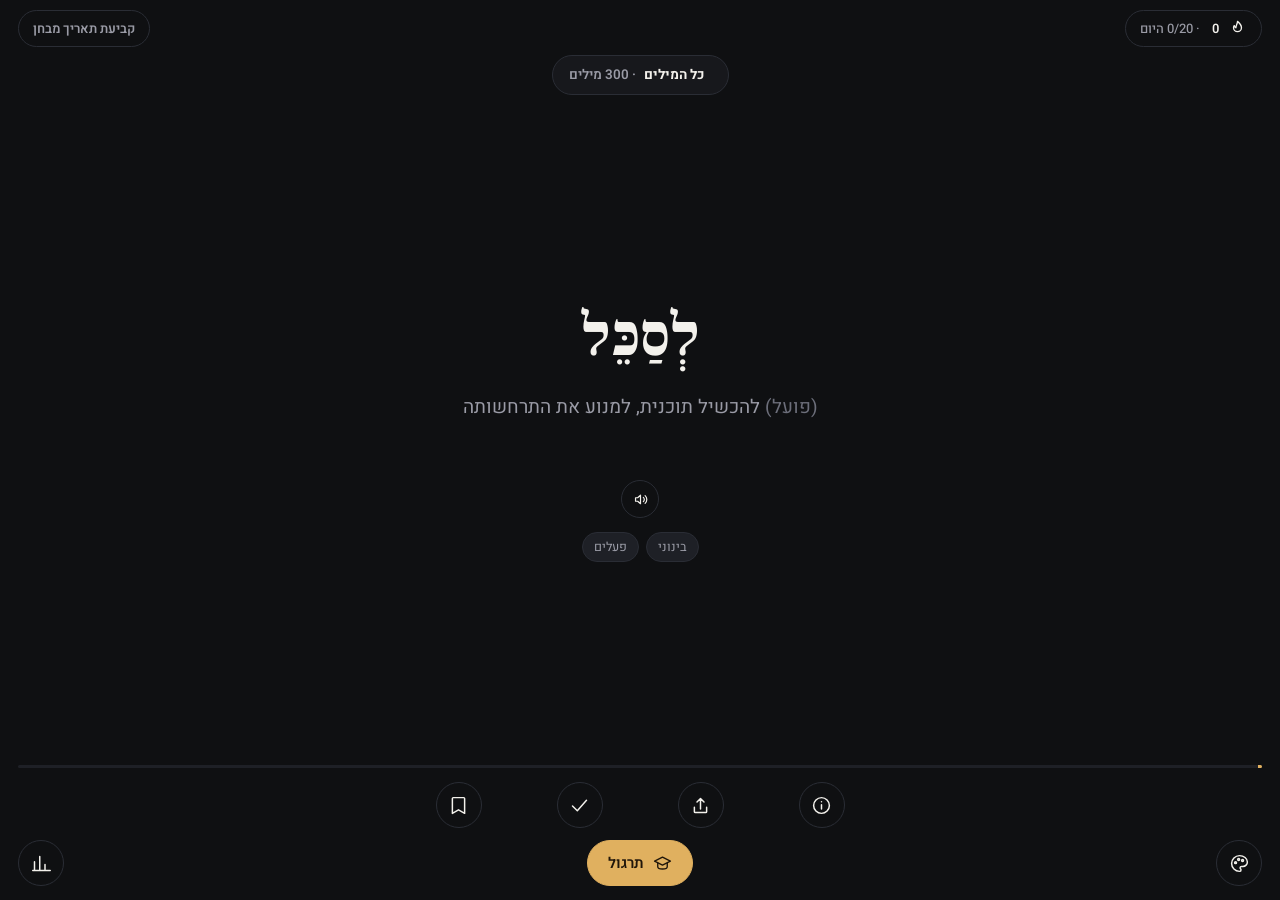
==== milim/index.html @ 4325fae3 "אוצר: אפליקציית אימון אוצר מילים לפסיכומטרי מוסיף תיקייה milim/ עם PWA עצמאית ללימוד אוצר המילים של " ====
<!doctype html>
<html lang="he" dir="rtl">
<head>
<meta charset="utf-8">
<meta name="viewport" content="width=device-width, initial-scale=1, viewport-fit=cover, user-scalable=no">
<meta name="theme-color" content="#0F1012">
<meta name="color-scheme" content="dark light">
<meta name="apple-mobile-web-app-capable" content="yes">
<meta name="mobile-web-app-capable" content="yes">
<meta name="apple-mobile-web-app-status-bar-style" content="black-translucent">
<meta name="apple-mobile-web-app-title" content="אוצר">
<meta name="description" content="אוצר — אימון אוצר מילים לפסיכומטרי: 300 מילים, חזרה מרווחת, תרגולים ותשבץ">
<title>אוצר — אוצר מילים לפסיכומטרי</title>
<link rel="manifest" href="./manifest.webmanifest">
<link rel="icon" type="image/png" sizes="192x192" href="./icon-192.png">
<link rel="apple-touch-icon" sizes="180x180" href="./apple-touch-icon.png">
<link rel="preconnect" href="https://fonts.googleapis.com">
<link rel="preconnect" href="https://fonts.gstatic.com" crossorigin>
<link rel="stylesheet" href="https://fonts.googleapis.com/css2?family=Frank+Ruhl+Libre:wght@500;700;900&family=Heebo:wght@400;500;600;700;800&display=swap">
<link rel="stylesheet" href="./styles.css">
</head>
<body>
<div id="app"></div>
<script src="./data.js"></script>
<script src="./app.js"></script>
</body>
</html>
---- milim/styles.css ----
/* ===== אוצר — עיצוב ===== */
:root{
  --bg:#0F1012; --surface:#17181C; --surface2:#1E2026; --line:#2A2D35;
  --ink:#F3F1EC; --muted:#9A9BA6; --dim:#6C6E7A;
  --accent:#E0B05F; --accent-ink:#20160A;
  --good:#5FC18C; --bad:#E2705F; --star:#E0B05F;
  --shadow:0 18px 40px rgba(0,0,0,.45);
  --r:18px; --rs:12px;
  --pad:max(18px, env(safe-area-inset-left,0px));
}
[data-theme="paper"]{
  --bg:#F6F2EA; --surface:#FFFFFF; --surface2:#F0EBE1; --line:#E2DACB;
  --ink:#1A1A1C; --muted:#6E6A63; --dim:#9A968D;
  --accent:#A9662A; --accent-ink:#FFF8EE;
  --good:#3E8F63; --bad:#C0503D; --star:#B8822F;
  --shadow:0 14px 34px rgba(60,45,20,.13);
}
[data-theme="oled"]{
  --bg:#000000; --surface:#0B0B0D; --surface2:#131317; --line:#222228;
  --ink:#FFFFFF; --muted:#8E8E96; --dim:#5C5C66;
  --accent:#7FB6FF; --accent-ink:#04121F;
  --good:#59C08B; --bad:#E06A6A;
  --shadow:0 18px 40px rgba(0,0,0,.7);
}
[data-theme="sage"]{
  --bg:#101512; --surface:#171D19; --surface2:#1E2622; --line:#28322C;
  --ink:#EEF2EE; --muted:#93A099; --dim:#68756E;
  --accent:#8FD3A8; --accent-ink:#0B1710;
  --good:#8FD3A8; --bad:#E08A72;
  --shadow:0 18px 40px rgba(0,0,0,.5);
}

*{box-sizing:border-box;-webkit-tap-highlight-color:transparent}
html,body{height:100%;margin:0;padding:0}
body{
  background:var(--bg); color:var(--ink);
  font-family:"Heebo",system-ui,-apple-system,"Segoe UI",sans-serif;
  -webkit-font-smoothing:antialiased;
  overscroll-behavior-y:none;
  direction:rtl;
}
button{font:inherit;color:inherit;background:none;border:0;cursor:pointer;padding:0}
input,select{font:inherit;color:inherit}
.hidden{display:none !important}

#app{min-height:100%;display:flex;flex-direction:column}

/* ---------- כללי ---------- */
.icon-btn{
  width:46px;height:46px;border-radius:50%;border:1px solid var(--line);
  display:grid;place-items:center;background:transparent;transition:.18s;flex:0 0 auto;
}
.icon-btn:active{transform:scale(.93);background:var(--surface2)}
.icon-btn svg{width:21px;height:21px;stroke:var(--ink);fill:none;stroke-width:1.7;stroke-linecap:round;stroke-linejoin:round}
.icon-btn.on{background:var(--accent);border-color:var(--accent)}
.icon-btn.on svg{stroke:var(--accent-ink)}
.icon-btn.sm{width:38px;height:38px}
.icon-btn.sm svg{width:17px;height:17px}

.pill{
  display:inline-flex;align-items:center;gap:9px;white-space:nowrap;padding:11px 20px;border-radius:999px;
  border:1px solid var(--line);font-weight:600;font-size:15px;transition:.18s;
}
.pill:active{transform:scale(.96)}
.pill.primary{background:var(--accent);color:var(--accent-ink);border-color:var(--accent)}
.pill svg{width:19px;height:19px;stroke:currentColor;fill:none;stroke-width:1.7;stroke-linecap:round;stroke-linejoin:round}

.seg{display:inline-flex;background:var(--surface);border:1px solid var(--line);border-radius:999px;padding:4px;gap:2px}
.seg button{padding:8px 18px;border-radius:999px;font-size:14px;font-weight:600;color:var(--muted);transition:.18s}
.seg button.on{background:var(--ink);color:var(--bg)}

.topbar{display:flex;align-items:center;justify-content:space-between;gap:10px;
  padding:calc(10px + env(safe-area-inset-top,0px)) var(--pad) 6px}
.screen-title{font-size:22px;font-weight:800;letter-spacing:-.01em}
.sub{color:var(--muted);font-size:13.5px}

/* ---------- מסך כרטיס ---------- */
#home{flex:1;display:flex;flex-direction:column}
.deckbar{display:flex;justify-content:center;padding:2px 0 0}
.deck-pill{display:inline-flex;align-items:center;gap:8px;white-space:nowrap;padding:9px 16px;border-radius:999px;
  background:var(--surface);border:1px solid var(--line);font-size:13.5px;font-weight:600;color:var(--muted)}
.deck-pill b{color:var(--ink);font-weight:700}

.card-area{flex:1;position:relative;display:flex;align-items:center;justify-content:center;
  padding:0 var(--pad);touch-action:pan-y;overflow:hidden}
.card{width:100%;max-width:560px;text-align:center;will-change:transform,opacity}
.card .word{
  font-family:"Frank Ruhl Libre","Heebo",serif;font-weight:700;line-height:1.32;
  font-size:clamp(36px,11vw,60px);letter-spacing:.01em;padding:0 4px;
}
.card .word.long{font-size:clamp(26px,7.4vw,42px)}
.card .pos{color:var(--dim);font-size:13px;margin-top:2px;letter-spacing:.04em}
.card .def{color:var(--muted);font-size:clamp(15px,4.4vw,19px);margin-top:14px;line-height:1.6}
.card .def .tag{color:var(--dim)}
.card .ex{color:var(--dim);font-size:14.5px;margin-top:12px;line-height:1.65;font-style:italic}
.reveal{margin-top:16px;min-height:66px;transition:opacity .22s}
.reveal.off{opacity:0;pointer-events:none}
.tap-hint{color:var(--dim);font-size:13px;margin-top:18px;letter-spacing:.02em}
.say{margin-top:22px;display:flex;justify-content:center}
.chips{display:flex;gap:7px;justify-content:center;flex-wrap:wrap;margin-top:14px}
.chip{font-size:12.5px;padding:5px 11px;border-radius:999px;background:var(--surface2);color:var(--muted);border:1px solid var(--line)}
.chip.ok{color:var(--good)} .chip.no{color:var(--bad)}

.progress-line{height:3px;background:var(--surface2);border-radius:2px;overflow:hidden;margin:0 var(--pad)}
.progress-line i{display:block;height:100%;background:var(--accent);transition:width .3s}

.actions{display:flex;justify-content:space-around;align-items:center;padding:14px var(--pad) 6px;max-width:520px;margin:0 auto;width:100%}
.bottom{display:flex;align-items:center;justify-content:space-between;gap:12px;
  padding:6px var(--pad) calc(14px + env(safe-area-inset-bottom,0px))}

/* ---------- רשימת תרגולים ---------- */
.wrap{padding:0 var(--pad) calc(28px + env(safe-area-inset-bottom,0px));max-width:720px;margin:0 auto;width:100%}
.sec-title{font-size:14px;color:var(--muted);font-weight:700;margin:22px 4px 10px}
.grid2{display:grid;grid-template-columns:1fr 1fr;gap:12px}
.mode-card{background:var(--surface);border:1px solid var(--line);border-radius:var(--r);padding:14px;
  display:flex;flex-direction:column;gap:10px;align-items:stretch;text-align:right;transition:.18s;box-shadow:var(--shadow)}
.mode-card:active{transform:scale(.975)}
.mode-card .art{height:86px;border-radius:var(--rs);background:var(--surface2);display:grid;place-items:center;overflow:hidden}
.mode-card .art svg{width:76%;height:76%}
.mode-card .nm{font-weight:700;font-size:15.5px}
.mode-card .ds{font-size:12.5px;color:var(--muted);margin-top:-6px}
.row-card{background:var(--surface);border:1px solid var(--line);border-radius:var(--r);padding:12px 14px;
  display:flex;align-items:center;gap:14px;width:100%;text-align:right;transition:.18s}
.row-card:active{transform:scale(.985)}
.row-card .art{width:56px;height:56px;border-radius:var(--rs);background:var(--surface2);display:grid;place-items:center;flex:0 0 auto}
.row-card .art svg{width:70%;height:70%}
.row-card .nm{font-weight:700;font-size:15.5px}
.row-card .ds{font-size:12.5px;color:var(--muted)}
.row-card .cnt{margin-inline-start:auto;font-size:13px;color:var(--dim);font-weight:700}
.art svg .a{fill:var(--accent)} .art svg .b{fill:var(--line)} .art svg .c{fill:var(--surface)}
.art svg .s{stroke:var(--muted);fill:none;stroke-width:2;stroke-linecap:round}

/* ---------- חידון ---------- */
.quiz{flex:1;display:flex;flex-direction:column}
.qhead{display:flex;align-items:center;gap:12px;padding:calc(10px + env(safe-area-inset-top,0px)) var(--pad) 8px}
.qhead .meter{flex:1;height:6px;background:var(--surface2);border-radius:3px;overflow:hidden}
.qhead .meter i{display:block;height:100%;background:var(--accent);transition:width .35s}
.qhead .score{font-weight:800;font-size:15px;min-width:42px;text-align:center}
.qbody{flex:1;display:flex;flex-direction:column;justify-content:center;padding:10px var(--pad);max-width:640px;margin:0 auto;width:100%}
.qprompt{text-align:center;margin-bottom:26px}
.qkind{color:var(--dim);font-size:12.5px;letter-spacing:.05em;margin-bottom:12px}
.qword{font-family:"Frank Ruhl Libre",serif;font-weight:700;font-size:clamp(30px,9vw,46px);line-height:1.35}
.qtext{font-size:clamp(17px,5vw,22px);line-height:1.65;font-weight:500}
.qtext .blank{display:inline-block;min-width:86px;border-bottom:2px dashed var(--accent);vertical-align:-3px;margin:0 4px}
.opts{display:flex;flex-direction:column;gap:10px}
.opt{background:var(--surface);border:1.5px solid var(--line);border-radius:14px;padding:15px 16px;text-align:right;
  font-size:15.5px;line-height:1.45;transition:.15s;position:relative}
.opt:active{transform:scale(.985)}
.opt.ok{border-color:var(--good);background:color-mix(in srgb,var(--good) 14%,transparent)}
.opt.no{border-color:var(--bad);background:color-mix(in srgb,var(--bad) 12%,transparent)}
.opt.gone{opacity:.35;text-decoration:line-through}
.opt .k{position:absolute;inset-inline-start:12px;top:50%;transform:translateY(-50%);color:var(--dim);font-size:12px}
.qfoot{padding:10px var(--pad) calc(16px + env(safe-area-inset-bottom,0px));display:flex;gap:10px;align-items:center;justify-content:center;min-height:74px}
.verdict{font-weight:700;font-size:15px}
.verdict.ok{color:var(--good)} .verdict.no{color:var(--bad)}

/* דירוג כרטיסיות */
.grade{display:flex;gap:10px;width:100%;max-width:520px}
.grade button{flex:1;padding:14px 6px;border-radius:14px;border:1.5px solid var(--line);font-weight:700;font-size:14px}
.grade .g0{color:var(--bad)} .grade .g1{color:var(--muted)} .grade .g2{color:var(--good)}
.grade small{display:block;font-weight:400;font-size:11px;color:var(--dim);margin-top:3px}

/* ---------- התאמה ---------- */
.match{display:grid;grid-template-columns:1fr 1fr;gap:10px}
.match .m{background:var(--surface);border:1.5px solid var(--line);border-radius:12px;padding:12px 10px;
  font-size:14px;min-height:74px;display:grid;place-items:center;text-align:center;line-height:1.4;transition:.15s}
.match .m.sel{border-color:var(--accent)}
.match .m.done{opacity:.25;pointer-events:none}
.match .m.w{font-family:"Frank Ruhl Libre",serif;font-size:18px;font-weight:700}

/* ---------- תשבץ ---------- */
.xw-wrap{overflow:auto;padding:6px 0 2px}
.xw{display:grid;gap:2px;margin:0 auto;width:max-content;direction:rtl}
.xw .cell{width:var(--cs,34px);height:var(--cs,34px);background:transparent}
.xw .cell.on{background:var(--surface);border:1px solid var(--line);border-radius:4px;position:relative}
.xw .cell input{width:100%;height:100%;border:0;background:transparent;text-align:center;
  font-size:calc(var(--cs,34px) * .52);font-weight:700;font-family:"Frank Ruhl Libre",serif;padding:0;outline:none;direction:rtl}
.xw .cell.ok{background:color-mix(in srgb,var(--good) 22%,transparent);border-color:var(--good)}
.xw .cell .n{position:absolute;top:0;right:3px;font-size:9px;color:var(--dim);line-height:1}
.xw .cell.cur{outline:2px solid var(--accent);outline-offset:-2px}
.clue-box{background:var(--surface);border:1px solid var(--line);border-radius:var(--rs);padding:12px 14px;margin-top:10px;min-height:62px}
.clue-box .lbl{font-size:12px;color:var(--dim)}
.clue-box .txt{font-size:15px;margin-top:3px;line-height:1.45}
.clue-list{margin-top:12px}
.clue-list h4{margin:12px 0 6px;font-size:13px;color:var(--muted)}
.clue-list div{font-size:13.5px;color:var(--muted);padding:4px 0;display:flex;gap:8px}
.clue-list div b{color:var(--ink);min-width:18px}
.clue-list div.solved{color:var(--good);text-decoration:line-through;opacity:.7}

/* ---------- התקדמות ---------- */
.stat-grid{display:grid;grid-template-columns:1fr 1fr;gap:12px;margin-top:4px}
.stat{background:var(--surface);border:1px solid var(--line);border-radius:var(--r);padding:16px}
.stat .v{font-size:28px;font-weight:800;line-height:1.1}
.stat .l{font-size:12.5px;color:var(--muted);margin-top:4px}
.rings{display:flex;gap:14px;justify-content:space-around;align-items:center;
  background:var(--surface);border:1px solid var(--line);border-radius:var(--r);padding:18px 12px}
.ring{display:flex;flex-direction:column;align-items:center;gap:8px}
.ring svg{width:78px;height:78px;transform:rotate(-90deg)}
.ring .bgc{stroke:var(--surface2)} .ring .fg{stroke:var(--accent);stroke-linecap:round;transition:stroke-dashoffset .6s}
.ring .pc{position:relative;display:grid;place-items:center}
.ring .pc span{position:absolute;font-size:16px;font-weight:800}
.ring .lb{font-size:12.5px;color:var(--muted)}
.heat{display:grid;grid-template-columns:repeat(17,1fr);gap:3px;direction:ltr;margin-top:6px}
.heat i{aspect-ratio:1;border-radius:2px;background:var(--surface2)}
.heat i.l1{background:color-mix(in srgb,var(--accent) 28%,var(--surface2))}
.heat i.l2{background:color-mix(in srgb,var(--accent) 55%,var(--surface2))}
.heat i.l3{background:var(--accent)}
.bar{height:8px;background:var(--surface2);border-radius:4px;overflow:hidden;margin-top:6px}
.bar i{display:block;height:100%;background:var(--accent)}
.wlist{display:flex;flex-direction:column;gap:8px;margin-top:8px}
.wrow{display:flex;align-items:center;gap:10px;background:var(--surface);border:1px solid var(--line);
  border-radius:var(--rs);padding:10px 12px}
.wrow .w{font-family:"Frank Ruhl Libre",serif;font-weight:700;font-size:17px}
.wrow .d{font-size:12.5px;color:var(--muted);flex:1;overflow:hidden;text-overflow:ellipsis;white-space:nowrap}
.wrow .m{font-size:12px;color:var(--bad);font-weight:700}

/* ---------- גיליון תחתון ---------- */
.sheet-bg{position:fixed;inset:0;background:rgba(0,0,0,.55);backdrop-filter:blur(3px);z-index:40;opacity:0;transition:.2s}
.sheet-bg.show{opacity:1}
.sheet{position:fixed;inset-inline:0;bottom:0;z-index:41;background:var(--surface);
  border-radius:22px 22px 0 0;border-top:1px solid var(--line);max-height:86vh;overflow:auto;
  padding:10px var(--pad) calc(22px + env(safe-area-inset-bottom,0px));transform:translateY(100%);transition:transform .26s cubic-bezier(.2,.8,.2,1)}
.sheet.show{transform:translateY(0)}
.sheet .handle{width:42px;height:4px;border-radius:2px;background:var(--line);margin:6px auto 14px}
.sheet h3{margin:0 0 4px;font-size:20px}
.sheet .row{display:flex;align-items:center;justify-content:space-between;gap:12px;padding:13px 2px;border-bottom:1px solid var(--line)}
.sheet .row:last-child{border-bottom:0}
.sheet .row .lbl{font-size:15px}
.sheet .row .hint{font-size:12px;color:var(--muted);margin-top:2px}
.opt-list{display:flex;gap:8px;flex-wrap:wrap;margin-top:10px}
.tog{padding:9px 14px;border-radius:999px;border:1.5px solid var(--line);font-size:13.5px;font-weight:600;color:var(--muted)}
.tog.on{border-color:var(--accent);color:var(--accent)}
.theme-dots{display:flex;gap:10px}
.tdot{width:34px;height:34px;border-radius:50%;border:2px solid var(--line);display:grid;place-items:center}
.tdot.on{border-color:var(--accent)}
.tdot i{width:20px;height:20px;border-radius:50%;display:block}
input[type="date"],input[type="number"]{background:var(--surface2);border:1px solid var(--line);
  border-radius:10px;padding:8px 10px;font-size:14px;min-width:130px}

/* ---------- סיום ---------- */
.done{flex:1;display:flex;flex-direction:column;align-items:center;justify-content:center;gap:6px;padding:0 var(--pad);text-align:center}
.done .big{font-size:58px;font-weight:800;line-height:1}
.done .ttl{font-size:20px;font-weight:700;margin-top:10px}
.done .sub2{color:var(--muted);font-size:14px;margin-top:4px;line-height:1.6}
.done .btns{display:flex;gap:10px;margin-top:26px;flex-wrap:wrap;justify-content:center}

.toast{position:fixed;inset-inline:0;bottom:calc(84px + env(safe-area-inset-bottom,0px));display:flex;justify-content:center;z-index:60;pointer-events:none}
.toast span{background:var(--ink);color:var(--bg);padding:9px 18px;border-radius:999px;font-size:13.5px;font-weight:600;
  opacity:0;transform:translateY(8px);transition:.2s}
.toast.show span{opacity:1;transform:translateY(0)}

@keyframes pop{0%{transform:scale(.9);opacity:0}100%{transform:scale(1);opacity:1}}
.pop{animation:pop .22s ease-out}
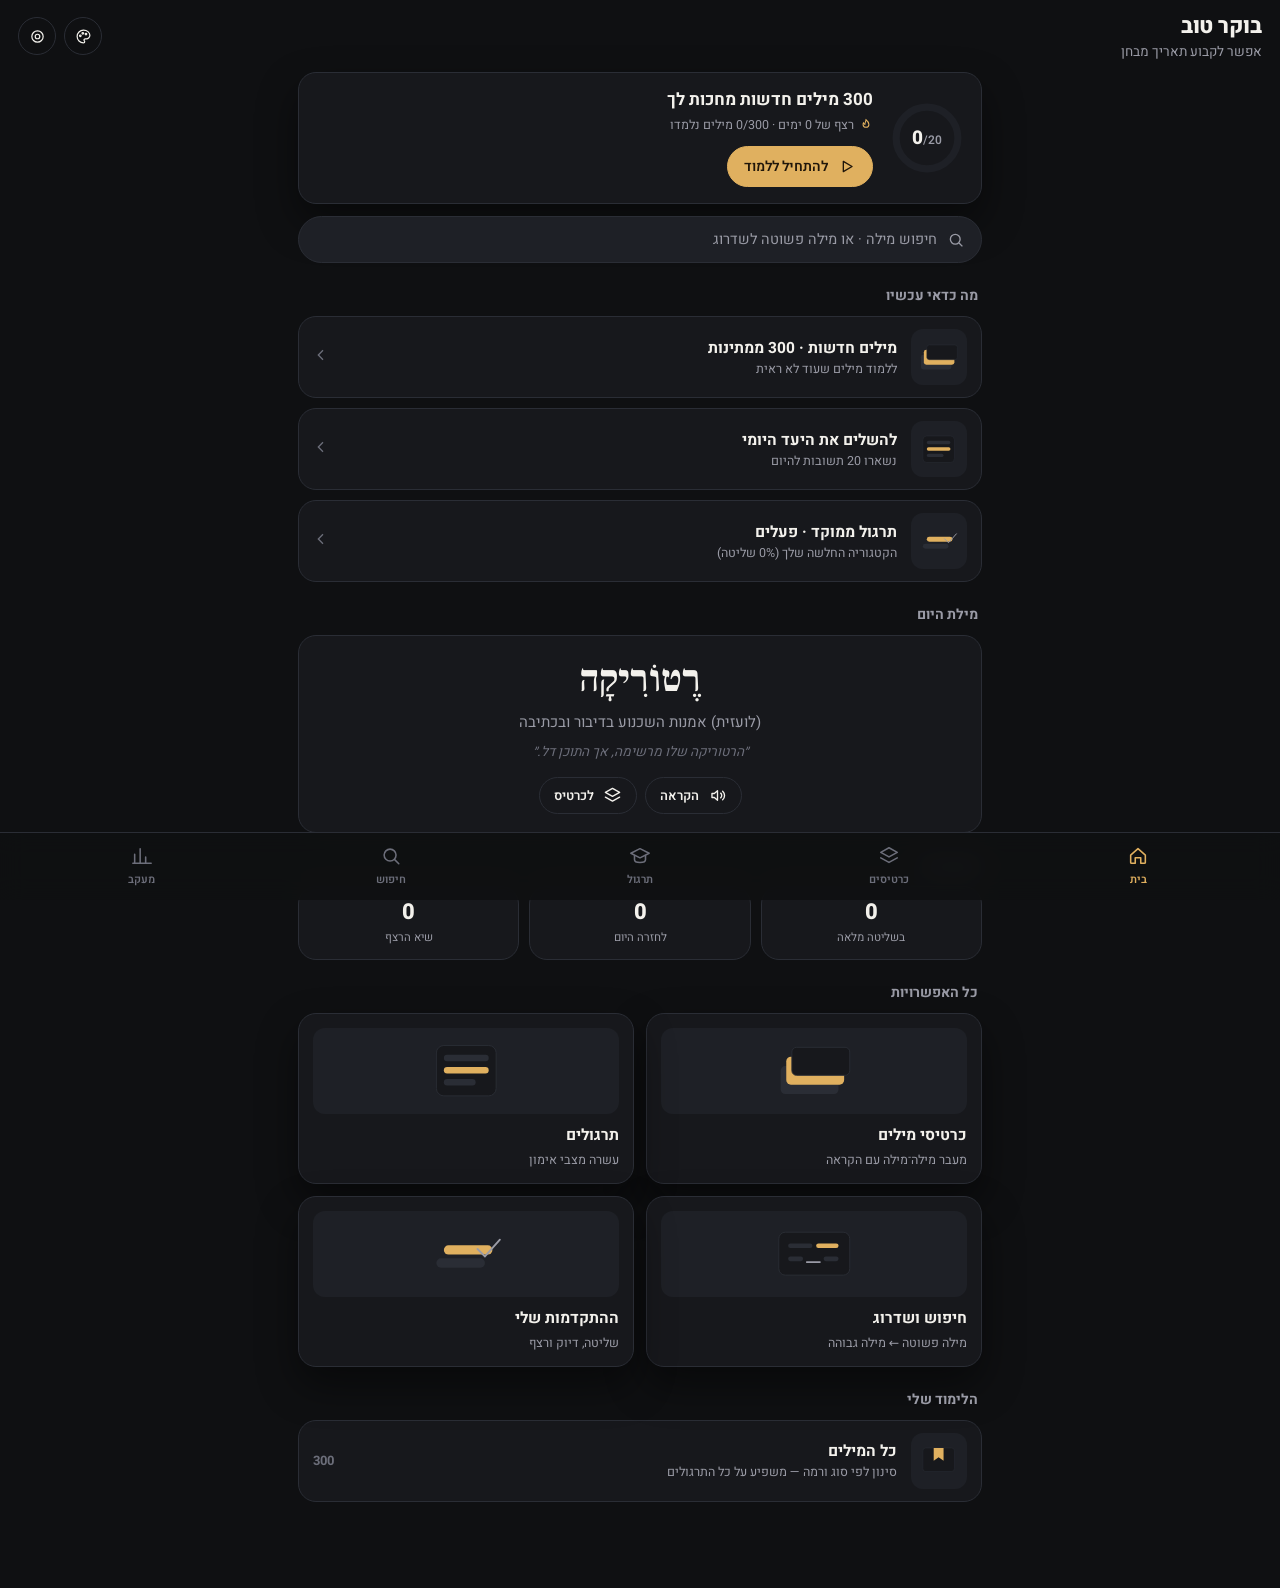
==== commit 04ce10d2: "אוצר: מסך בית, ניווט תחתון וחיפוש שדרוג שפה - מסך בית חדש כברירת מחדל: טבעת יעד יומי, המלצות דינמיות" ====
--- a/milim/index.html
+++ b/milim/index.html
@@ -22,6 +22,7 @@
 <body>
 <div id="app"></div>
 <script src="./data.js"></script>
+<script src="./thesaurus.js"></script>
 <script src="./app.js"></script>
 </body>
 </html>
--- a/milim/styles.css
+++ b/milim/styles.css
@@ -123,7 +123,7 @@
   display:flex;align-items:center;gap:14px;width:100%;text-align:right;transition:.18s}
 .row-card:active{transform:scale(.985)}
 .row-card .art{width:56px;height:56px;border-radius:var(--rs);background:var(--surface2);display:grid;place-items:center;flex:0 0 auto}
-.row-card .art svg{width:70%;height:70%}
+.row-card .art svg{width:88%;height:auto}
 .row-card .nm{font-weight:700;font-size:15.5px}
 .row-card .ds{font-size:12.5px;color:var(--muted)}
 .row-card .cnt{margin-inline-start:auto;font-size:13px;color:var(--dim);font-weight:700}
@@ -252,3 +252,81 @@
 @keyframes pop{0%{transform:scale(.9);opacity:0}100%{transform:scale(1);opacity:1}}
 .pop{animation:pop .22s ease-out}
 
+
+/* ---------- ניווט תחתון ---------- */
+.tabbar{
+  position:sticky;bottom:0;z-index:20;display:grid;grid-template-columns:repeat(5,1fr);
+  gap:2px;background:color-mix(in srgb,var(--bg) 88%,transparent);backdrop-filter:blur(12px);
+  border-top:1px solid var(--line);margin-top:auto;
+  padding:8px var(--pad) calc(8px + env(safe-area-inset-bottom,0px));
+}
+.tab{display:flex;flex-direction:column;align-items:center;gap:4px;padding:4px 0;color:var(--dim);transition:.15s}
+.tab svg{width:22px;height:22px;stroke:currentColor;fill:none;stroke-width:1.7;stroke-linecap:round;stroke-linejoin:round}
+.tab span{font-size:11px;font-weight:600}
+.tab.on{color:var(--accent)}
+.tab:active{transform:scale(.92)}
+.wrap{padding-bottom:18px}
+#app>.wrap{flex:1}
+
+/* ---------- לוח מחוונים ---------- */
+.hero{background:var(--surface);border:1px solid var(--line);border-radius:var(--r);
+  padding:16px;display:flex;gap:16px;align-items:center;box-shadow:var(--shadow);margin-top:4px}
+.hero-ring{position:relative;flex:0 0 auto;display:grid;place-items:center}
+.hero-ring svg{width:76px;height:76px;transform:rotate(-90deg)}
+.hero-ring .bgc{stroke:var(--surface2)}
+.hero-ring .fg{stroke:var(--accent);stroke-linecap:round;transition:stroke-dashoffset .6s}
+.hero-ring b{position:absolute;font-size:19px;font-weight:800;font-variant-numeric:tabular-nums}
+.hero-ring b i{font-style:normal;font-size:12px;color:var(--muted);font-weight:600}
+.hero-txt{flex:1;min-width:0}
+.hero-t{font-size:17px;font-weight:700;line-height:1.3;text-wrap:balance}
+.hero-d{font-size:12.5px;color:var(--muted);margin-top:5px;display:flex;align-items:center;gap:5px}
+.hero-d svg{width:14px;height:14px;stroke:var(--accent);fill:none;stroke-width:1.8}
+.hero-txt .pill{margin-top:12px;padding:9px 16px;font-size:14px}
+
+.searchbar{display:flex;align-items:center;gap:10px;width:100%;margin-top:12px;
+  background:var(--surface2);border:1px solid var(--line);border-radius:999px;padding:12px 16px;
+  color:var(--muted);font-size:14.5px;text-align:right}
+.searchbar svg{width:18px;height:18px;stroke:var(--muted);fill:none;stroke-width:1.8;flex:0 0 auto}
+.searchbar:active{transform:scale(.99)}
+
+.wod{background:var(--surface);border:1px solid var(--line);border-radius:var(--r);padding:18px 16px;text-align:center}
+.wod-w{font-family:"Frank Ruhl Libre",serif;font-weight:700;font-size:clamp(28px,8vw,38px);line-height:1.35}
+.wod-d{color:var(--muted);font-size:15px;margin-top:6px;line-height:1.5}
+.wod-e{color:var(--dim);font-size:13.5px;margin-top:8px;font-style:italic;line-height:1.6}
+.wod-b{display:flex;gap:8px;justify-content:center;margin-top:14px}
+.wod-b .pill{padding:8px 14px;font-size:13px}
+
+.tile3{display:grid;grid-template-columns:repeat(3,1fr);gap:10px}
+.tile3 .stat{padding:13px 10px;text-align:center}
+.tile3 .v{font-size:22px}
+.tile3 .l{font-size:11.5px}
+.row-card .cnt svg{width:16px;height:16px;stroke:var(--dim);fill:none;stroke-width:2}
+
+/* ---------- חיפוש ---------- */
+.searchfield{display:flex;align-items:center;gap:8px;margin-top:12px;
+  background:var(--surface);border:1.5px solid var(--line);border-radius:14px;padding:6px 14px}
+.searchfield:focus-within{border-color:var(--accent)}
+.searchfield svg{width:18px;height:18px;stroke:var(--muted);fill:none;stroke-width:1.8;flex:0 0 auto}
+.searchfield input{flex:1;min-width:0;background:none;border:0;outline:none;padding:10px 0;font-size:16px}
+.searchfield input::placeholder{color:var(--dim)}
+.searchfield input::-webkit-search-cancel-button,
+.searchfield input::-webkit-search-decoration{-webkit-appearance:none;display:none}
+.searchfield .icon-btn{border:0}
+.empty{text-align:center;color:var(--muted);padding:34px 16px}
+.empty svg{width:30px;height:30px;stroke:var(--dim);fill:none;stroke-width:1.6;margin-bottom:10px}
+.empty p{font-size:14px;line-height:1.65;margin:0 auto;max-width:34ch}
+.sugg{display:flex;gap:8px;flex-wrap:wrap;justify-content:center;margin-top:16px}
+.wrow.tap{width:100%;text-align:right;cursor:pointer}
+.wrow.tap:active{transform:scale(.99)}
+.wrow .go{margin-inline-start:auto;flex:0 0 auto}
+.wrow .go svg{width:15px;height:15px;stroke:var(--dim);fill:none;stroke-width:2}
+.upg{display:flex;flex-direction:column;gap:8px}
+.up{display:flex;align-items:center;gap:12px;background:var(--surface);border:1px solid var(--line);
+  border-radius:var(--rs);padding:12px 14px}
+.up.tap{cursor:pointer}
+.up.tap:active{transform:scale(.99)}
+.up .uw{font-family:"Frank Ruhl Libre",serif;font-weight:700;font-size:19px;flex:0 0 auto;max-width:46%}
+.up .ud{font-size:12.5px;color:var(--muted);line-height:1.4}
+.up .ua{margin-inline-start:auto;flex:0 0 auto}
+.up .ua svg{width:15px;height:15px;stroke:var(--dim);fill:none;stroke-width:2}
+.up .ext{font-size:10.5px;color:var(--dim);border:1px solid var(--line);border-radius:999px;padding:3px 7px;white-space:nowrap}
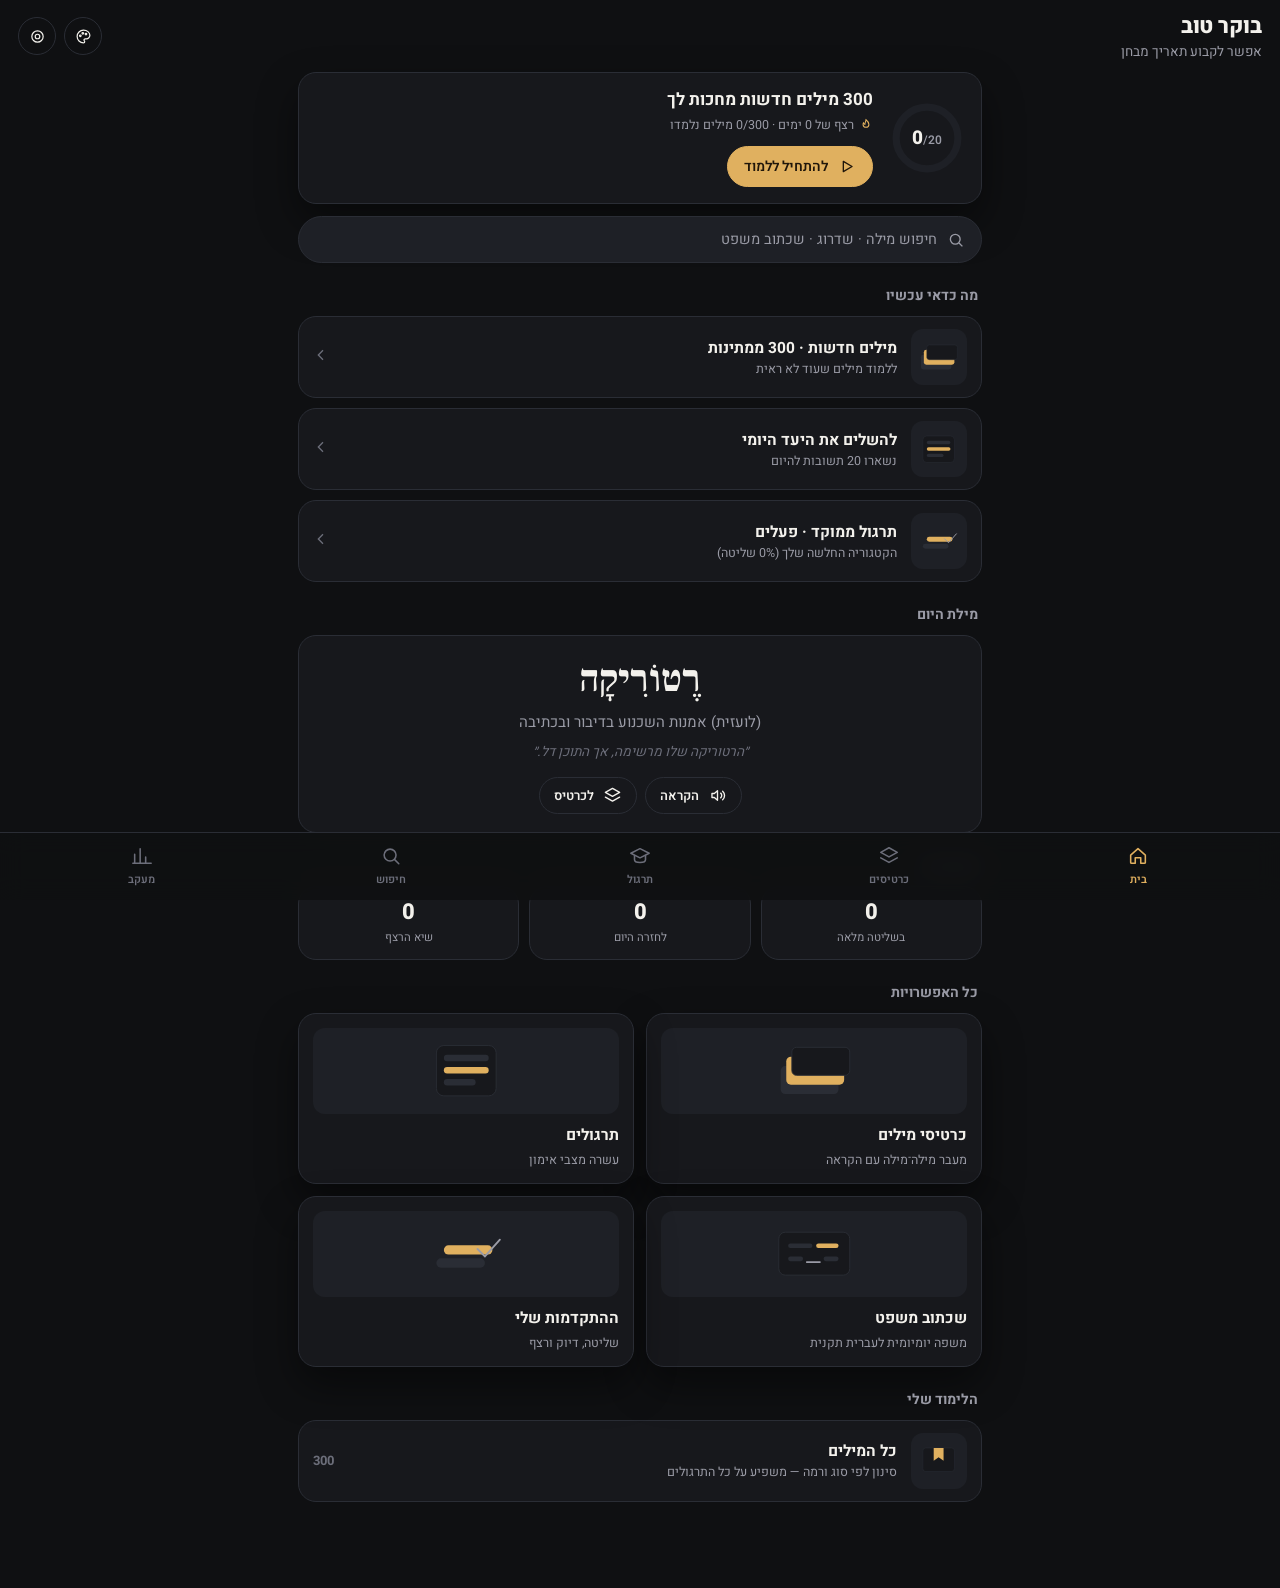
==== commit c8b67e57: "אוצר: שכתוב משפטים, גרדום ומשחק הפכים - מנוע שכתוב: משפט בשפה יומיומית הופך לעברית תקנית ומנוקדת. הל" ====
--- a/milim/index.html
+++ b/milim/index.html
@@ -23,6 +23,7 @@
 <div id="app"></div>
 <script src="./data.js"></script>
 <script src="./thesaurus.js"></script>
+<script src="./rewrite.js"></script>
 <script src="./app.js"></script>
 </body>
 </html>
--- a/milim/styles.css
+++ b/milim/styles.css
@@ -330,3 +330,37 @@
 .up .ua{margin-inline-start:auto;flex:0 0 auto}
 .up .ua svg{width:15px;height:15px;stroke:var(--dim);fill:none;stroke-width:2}
 .up .ext{font-size:10.5px;color:var(--dim);border:1px solid var(--line);border-radius:999px;padding:3px 7px;white-space:nowrap}
+
+/* ---------- שכתוב משפט ---------- */
+.sentbox{margin-top:12px}
+.sentbox textarea{width:100%;background:var(--surface);border:1.5px solid var(--line);border-radius:14px;
+  padding:14px;font:inherit;font-size:16px;line-height:1.6;color:var(--ink);resize:vertical;outline:none}
+.sentbox textarea:focus{border-color:var(--accent)}
+.sentbox textarea::placeholder{color:var(--dim)}
+.rwb{display:flex;gap:8px;flex-wrap:wrap;margin-top:12px}
+.rwcard{background:var(--surface);border:1px solid var(--line);border-radius:var(--r);padding:16px;
+  font-family:"Frank Ruhl Libre",serif;font-size:20px;line-height:2.1;white-space:pre-wrap}
+.rwcard .sw{font:inherit;color:var(--accent);border-bottom:2px solid color-mix(in srgb,var(--accent) 45%,transparent);
+  padding:0 1px;border-radius:3px}
+.rwcard .sw:active{background:color-mix(in srgb,var(--accent) 18%,transparent)}
+.rwcard .sw.off{color:var(--muted);border-bottom-style:dotted;border-bottom-color:var(--line)}
+.rwsrc{margin-top:12px;background:var(--surface2);border:1px solid var(--line);border-radius:var(--rs);
+  padding:12px 14px;font-size:14.5px;line-height:1.9;color:var(--muted)}
+.rwsrc mark{background:color-mix(in srgb,var(--accent) 20%,transparent);color:var(--ink);border-radius:3px;padding:1px 3px}
+.sheet .row.alt{width:100%;text-align:right;gap:10px}
+.sheet .row.alt.on .lbl{color:var(--accent)}
+.sheet .row.alt svg{width:18px;height:18px;stroke:var(--accent);fill:none;stroke-width:2.2}
+
+/* ---------- גרדום ---------- */
+.gword{font-family:"Frank Ruhl Libre",serif;font-size:clamp(26px,8vw,38px);font-weight:700;
+  letter-spacing:.12em;direction:rtl;margin:10px 0 6px}
+.gword.ok{color:var(--good)} .gword.no{color:var(--bad)}
+.lives{font-size:17px;color:var(--bad);letter-spacing:.14em}
+.lives span{color:var(--line)}
+.keys{display:grid;grid-template-columns:repeat(8,1fr);gap:6px;margin-top:8px}
+.key{background:var(--surface);border:1px solid var(--line);border-radius:10px;padding:11px 0;
+  font-family:"Frank Ruhl Libre",serif;font-size:19px;font-weight:700;transition:.12s}
+.key:active{transform:scale(.92)}
+.key.ok{background:color-mix(in srgb,var(--good) 22%,transparent);border-color:var(--good)}
+.key.no{opacity:.3}
+.key:disabled{pointer-events:none}
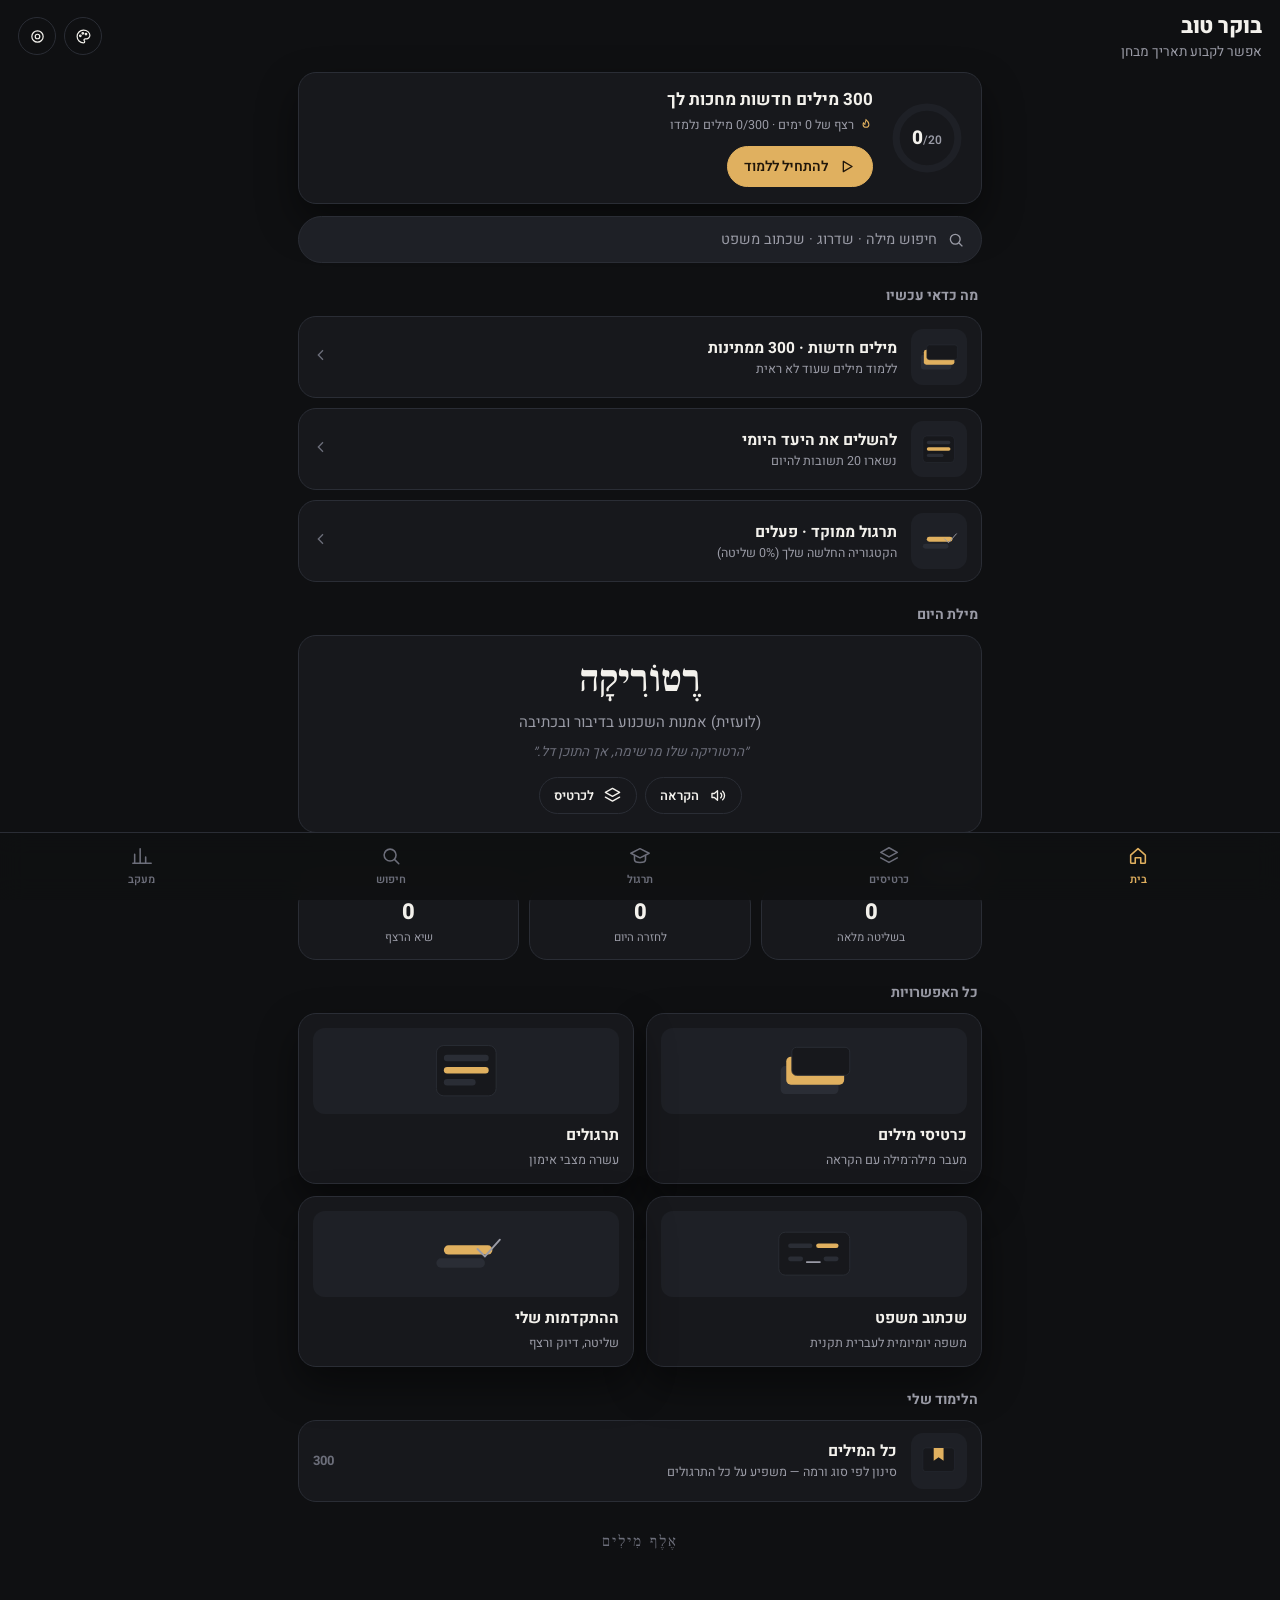
==== commit 6c01d726: "שינוי שם המוצר ל"אלף מילים" ואייקון חדש - שם מלא "אלף מילים" בחנות ובכותרת, ותווית קצרה "אלף" למסך ה" ====
--- a/milim/index.html
+++ b/milim/index.html
@@ -8,9 +8,9 @@
 <meta name="apple-mobile-web-app-capable" content="yes">
 <meta name="mobile-web-app-capable" content="yes">
 <meta name="apple-mobile-web-app-status-bar-style" content="black-translucent">
-<meta name="apple-mobile-web-app-title" content="אוצר">
-<meta name="description" content="אוצר — אימון אוצר מילים לפסיכומטרי: 300 מילים, חזרה מרווחת, תרגולים ותשבץ">
-<title>אוצר — אוצר מילים לפסיכומטרי</title>
+<meta name="apple-mobile-web-app-title" content="אלף">
+<meta name="description" content="אלף מילים — אוצר מילים לפסיכומטרי, שדרוג שפה ושכתוב משפטים לעברית תקנית">
+<title>אלף מילים</title>
 <link rel="manifest" href="./manifest.webmanifest">
 <link rel="icon" type="image/png" sizes="192x192" href="./icon-192.png">
 <link rel="apple-touch-icon" sizes="180x180" href="./apple-touch-icon.png">
--- a/milim/styles.css
+++ b/milim/styles.css
@@ -364,3 +364,6 @@
 .key.ok{background:color-mix(in srgb,var(--good) 22%,transparent);border-color:var(--good)}
 .key.no{opacity:.3}
 .key:disabled{pointer-events:none}
+
+.mark{text-align:center;margin-top:30px;font-family:"Frank Ruhl Libre",serif;font-size:15px;
+  letter-spacing:.14em;color:var(--dim)}
